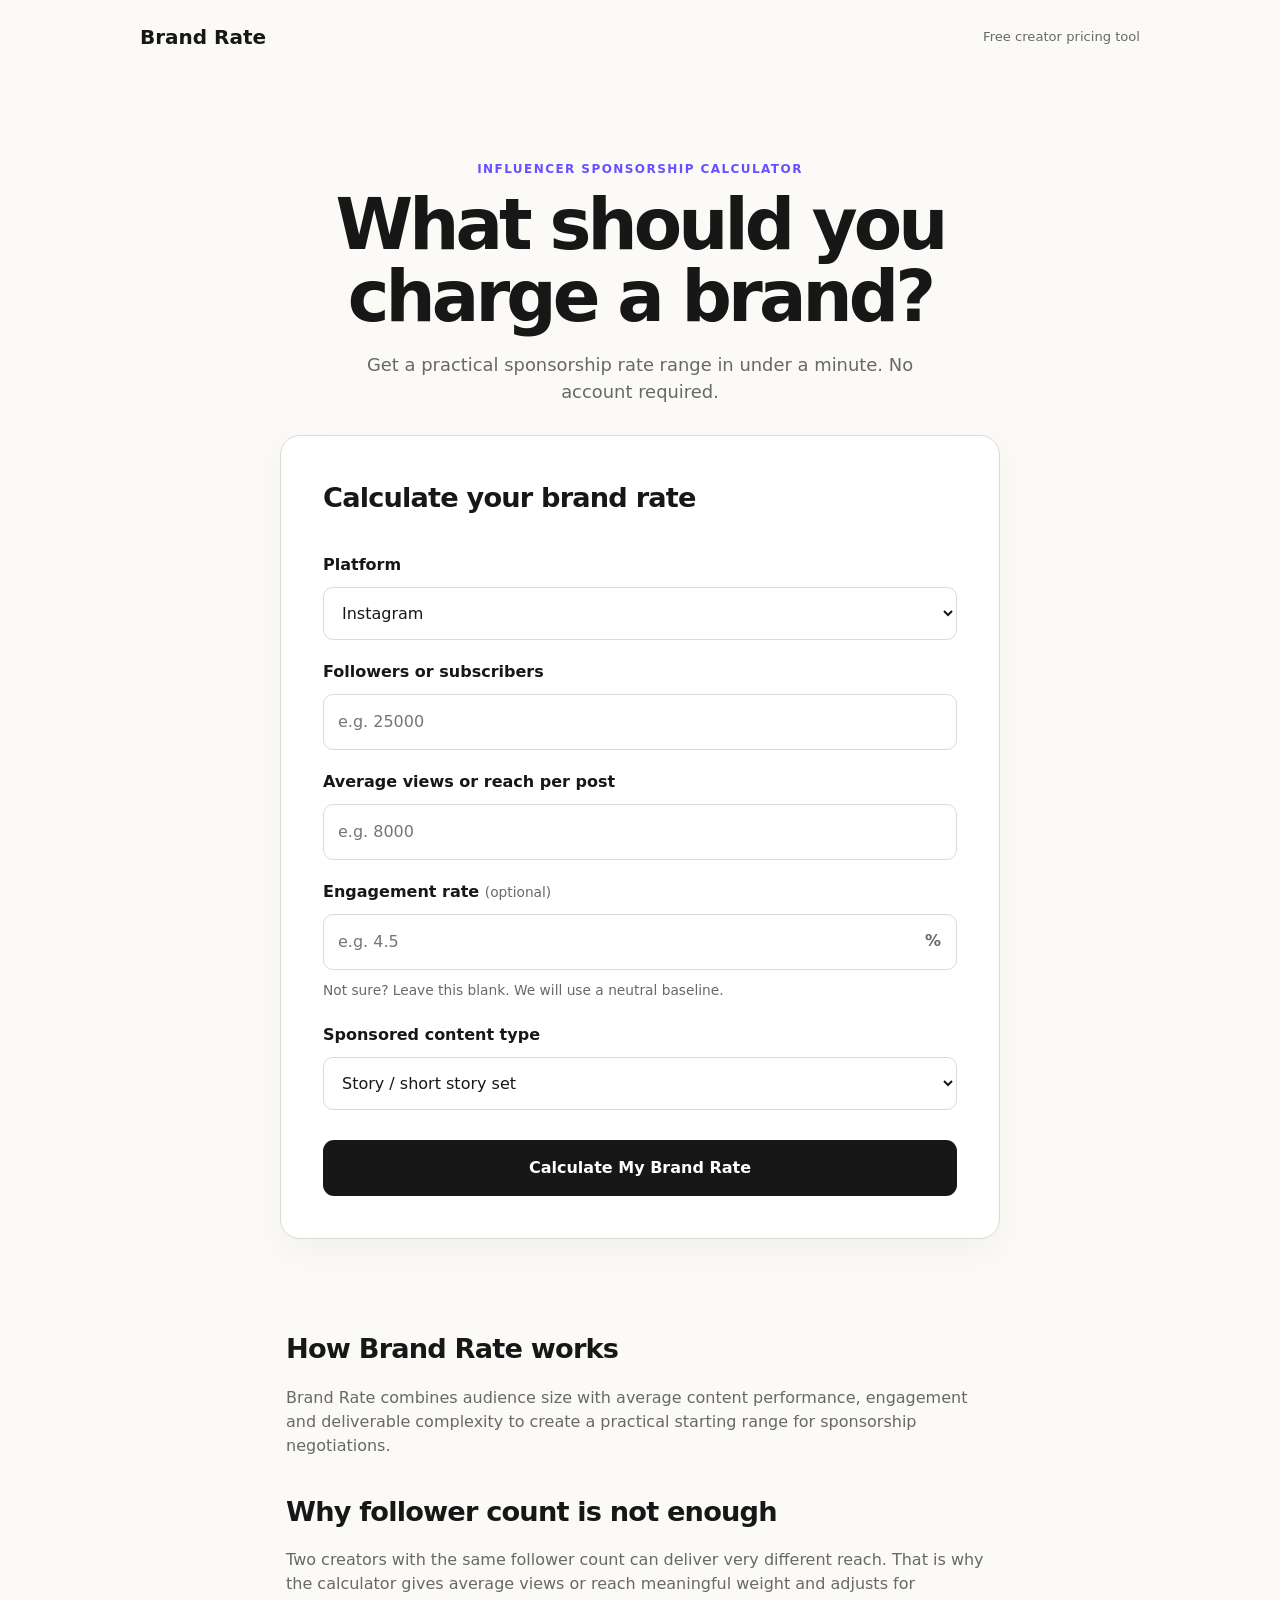
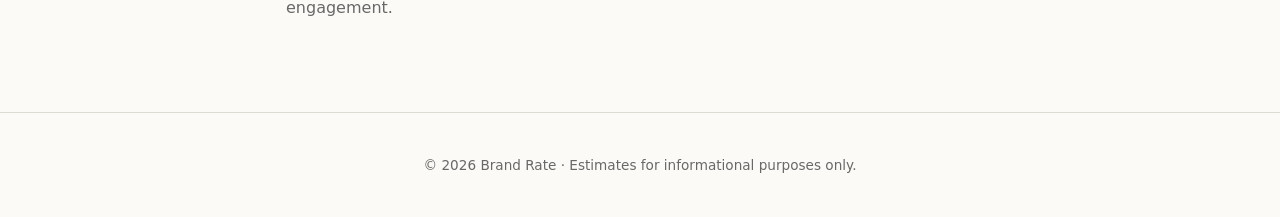
==== index.html @ df52c171 "Initial Brand Rate MVP" ====
<!doctype html>
<html lang="en">
<head>
  <meta charset="utf-8">
  <meta name="viewport" content="width=device-width,initial-scale=1">
  <title>Brand Rate — Influencer Sponsorship Rate Calculator</title>
  <meta name="description" content="Estimate your influencer sponsorship rate based on platform, audience, average views, engagement and content type.">
  <meta name="robots" content="index,follow">
  <link rel="canonical" href="/">
  <link rel="stylesheet" href="style.css">
</head>
<body>
  <header class="site-header">
    <a class="logo" href="/" aria-label="Brand Rate home">Brand Rate</a>
    <span class="tag">Free creator pricing tool</span>
  </header>

  <main>
    <section class="hero">
      <p class="eyebrow">INFLUENCER SPONSORSHIP CALCULATOR</p>
      <h1>What should you charge a brand?</h1>
      <p class="intro">Get a practical sponsorship rate range in under a minute. No account required.</p>
    </section>

    <section class="tool-card" aria-labelledby="calculator-title">
      <h2 id="calculator-title">Calculate your brand rate</h2>
      <form id="rate-form">
        <label for="platform">Platform</label>
        <select id="platform" required>
          <option value="instagram">Instagram</option>
          <option value="tiktok">TikTok</option>
          <option value="youtube">YouTube</option>
        </select>

        <label for="followers">Followers or subscribers</label>
        <input id="followers" type="number" min="1" step="1" inputmode="numeric" placeholder="e.g. 25000" required>

        <label for="views">Average views or reach per post</label>
        <input id="views" type="number" min="1" step="1" inputmode="numeric" placeholder="e.g. 8000" required>

        <label for="engagement">Engagement rate <span>(optional)</span></label>
        <div class="input-suffix">
          <input id="engagement" type="number" min="0" max="100" step="0.1" inputmode="decimal" placeholder="e.g. 4.5">
          <b>%</b>
        </div>
        <p class="hint">Not sure? Leave this blank. We will use a neutral baseline.</p>

        <label for="content">Sponsored content type</label>
        <select id="content" required>
          <option value="story">Story / short story set</option>
          <option value="post">Static feed post</option>
          <option value="short">Reel / TikTok / Short</option>
          <option value="integration">YouTube integration</option>
          <option value="dedicated">Dedicated YouTube video</option>
        </select>

        <button type="submit">Calculate My Brand Rate</button>
      </form>
    </section>

    <section id="results" class="results hidden" aria-live="polite">
      <p class="eyebrow">YOUR ESTIMATED SPONSORSHIP RATE</p>
      <div class="rate-grid">
        <div><span>Minimum</span><strong id="minimum">—</strong></div>
        <div class="featured"><span>Target</span><strong id="target">—</strong></div>
        <div><span>Premium</span><strong id="premium">—</strong></div>
      </div>

      <p id="result-note" class="result-note"></p>

      <h3>Common brand add-ons</h3>
      <div class="addons">
        <div><span>30-day paid usage rights</span><strong id="usage">—</strong></div>
        <div><span>30-day category exclusivity</span><strong id="exclusive">—</strong></div>
      </div>

      <p class="disclaimer">These are directional negotiation estimates, not guaranteed market rates. Actual fees vary by niche, audience quality, geography, production scope, brand budget, licensing terms and campaign requirements.</p>

      <div class="upgrade">
        <p class="eyebrow">CREATOR RATE CARD</p>
        <h2>Turn your estimate into a professional rate card</h2>
        <p>Get a personalised PDF with recommended deliverable rates, package pricing, usage-rights add-ons and negotiation notes.</p>
        <div class="price">₹499</div>
        <button id="upgrade-button" type="button">Get My Personalised Rate Card</button>
        <p class="small">Paid checkout will be connected in the payment phase. No payment is collected on this preview build.</p>
      </div>
    </section>

    <section class="content">
      <h2>How Brand Rate works</h2>
      <p>Brand Rate combines audience size with average content performance, engagement and deliverable complexity to create a practical starting range for sponsorship negotiations.</p>
      <h2>Why follower count is not enough</h2>
      <p>Two creators with the same follower count can deliver very different reach. That is why the calculator gives average views or reach meaningful weight and adjusts for engagement.</p>
    </section>
  </main>

  <footer>
    <p>© <span id="year"></span> Brand Rate · Estimates for informational purposes only.</p>
  </footer>
  <script src="script.js"></script>
</body>
</html>
---- style.css ----
:root{--ink:#171717;--muted:#686868;--paper:#fbfaf7;--card:#fff;--line:#dedbd3;--accent:#6b4eff;--soft:#f0edff;--green:#164c3b}*{box-sizing:border-box}html{scroll-behavior:smooth}body{margin:0;background:var(--paper);color:var(--ink);font-family:Inter,ui-sans-serif,system-ui,-apple-system,BlinkMacSystemFont,"Segoe UI",sans-serif;line-height:1.5}.site-header{max-width:1040px;margin:auto;padding:22px 20px;display:flex;justify-content:space-between;align-items:center}.logo{font-weight:850;font-size:1.25rem;color:var(--ink);text-decoration:none}.tag{font-size:.82rem;color:var(--muted)}main{max-width:760px;margin:auto;padding:20px}.hero{text-align:center;padding:54px 0 30px}.eyebrow{font-size:.75rem;letter-spacing:.12em;font-weight:800;color:var(--accent)}h1{font-size:clamp(2.25rem,7vw,4.4rem);line-height:1.02;letter-spacing:-.055em;margin:12px 0 18px}.intro{font-size:1.12rem;color:var(--muted);max-width:560px;margin:auto}.tool-card,.results{background:var(--card);border:1px solid var(--line);border-radius:20px;padding:clamp(22px,5vw,42px);box-shadow:0 12px 35px rgba(0,0,0,.04)}h2{font-size:1.7rem;letter-spacing:-.03em;margin:0 0 24px}form{display:grid;gap:10px}label{font-weight:700;margin-top:10px}label span,.hint,.small{font-weight:400;color:var(--muted);font-size:.86rem}input,select{width:100%;padding:15px 14px;border:1px solid var(--line);border-radius:10px;background:#fff;font:inherit;color:var(--ink)}input:focus,select:focus{outline:3px solid var(--soft);border-color:var(--accent)}.input-suffix{position:relative}.input-suffix b{position:absolute;right:16px;top:15px;color:var(--muted)}.hint{margin:0 0 2px}button{border:0;border-radius:11px;padding:16px 18px;margin-top:20px;background:var(--ink);color:#fff;font:inherit;font-weight:800;cursor:pointer}button:hover{opacity:.9}.results{margin-top:24px}.hidden{display:none}.rate-grid{display:grid;grid-template-columns:repeat(3,1fr);gap:10px;margin:18px 0}.rate-grid div,.addons div{border:1px solid var(--line);border-radius:12px;padding:16px}.rate-grid span,.addons span{display:block;color:var(--muted);font-size:.82rem}.rate-grid strong{display:block;font-size:1.3rem;margin-top:5px}.rate-grid .featured{background:var(--soft);border-color:#c8beff}.result-note{color:var(--green);font-weight:650}.results h3{margin-top:30px}.addons{display:grid;gap:10px}.addons div{display:flex;justify-content:space-between;gap:18px}.disclaimer{font-size:.78rem;color:var(--muted);margin:24px 0}.upgrade{margin-top:34px;padding:28px;border-radius:16px;background:var(--ink);color:#fff}.upgrade h2{margin-bottom:10px}.upgrade .eyebrow{color:#bfb3ff}.upgrade .price{font-size:2rem;font-weight:850;margin-top:18px}.upgrade button{background:#fff;color:var(--ink);width:100%}.upgrade .small{color:#bdbdbd;text-align:center}.content{padding:56px 6px}.content h2{margin-top:34px;margin-bottom:10px}.content p{color:var(--muted)}footer{text-align:center;padding:28px 20px;color:var(--muted);font-size:.85rem;border-top:1px solid var(--line)}@media(max-width:560px){.hero{padding-top:32px}.tag{display:none}.rate-grid{grid-template-columns:1fr}.rate-grid div{display:flex;justify-content:space-between;align-items:center}.rate-grid strong{margin:0}.tool-card,.results{border-radius:15px}.addons div{display:block}.addons strong{display:block;margin-top:6px}}
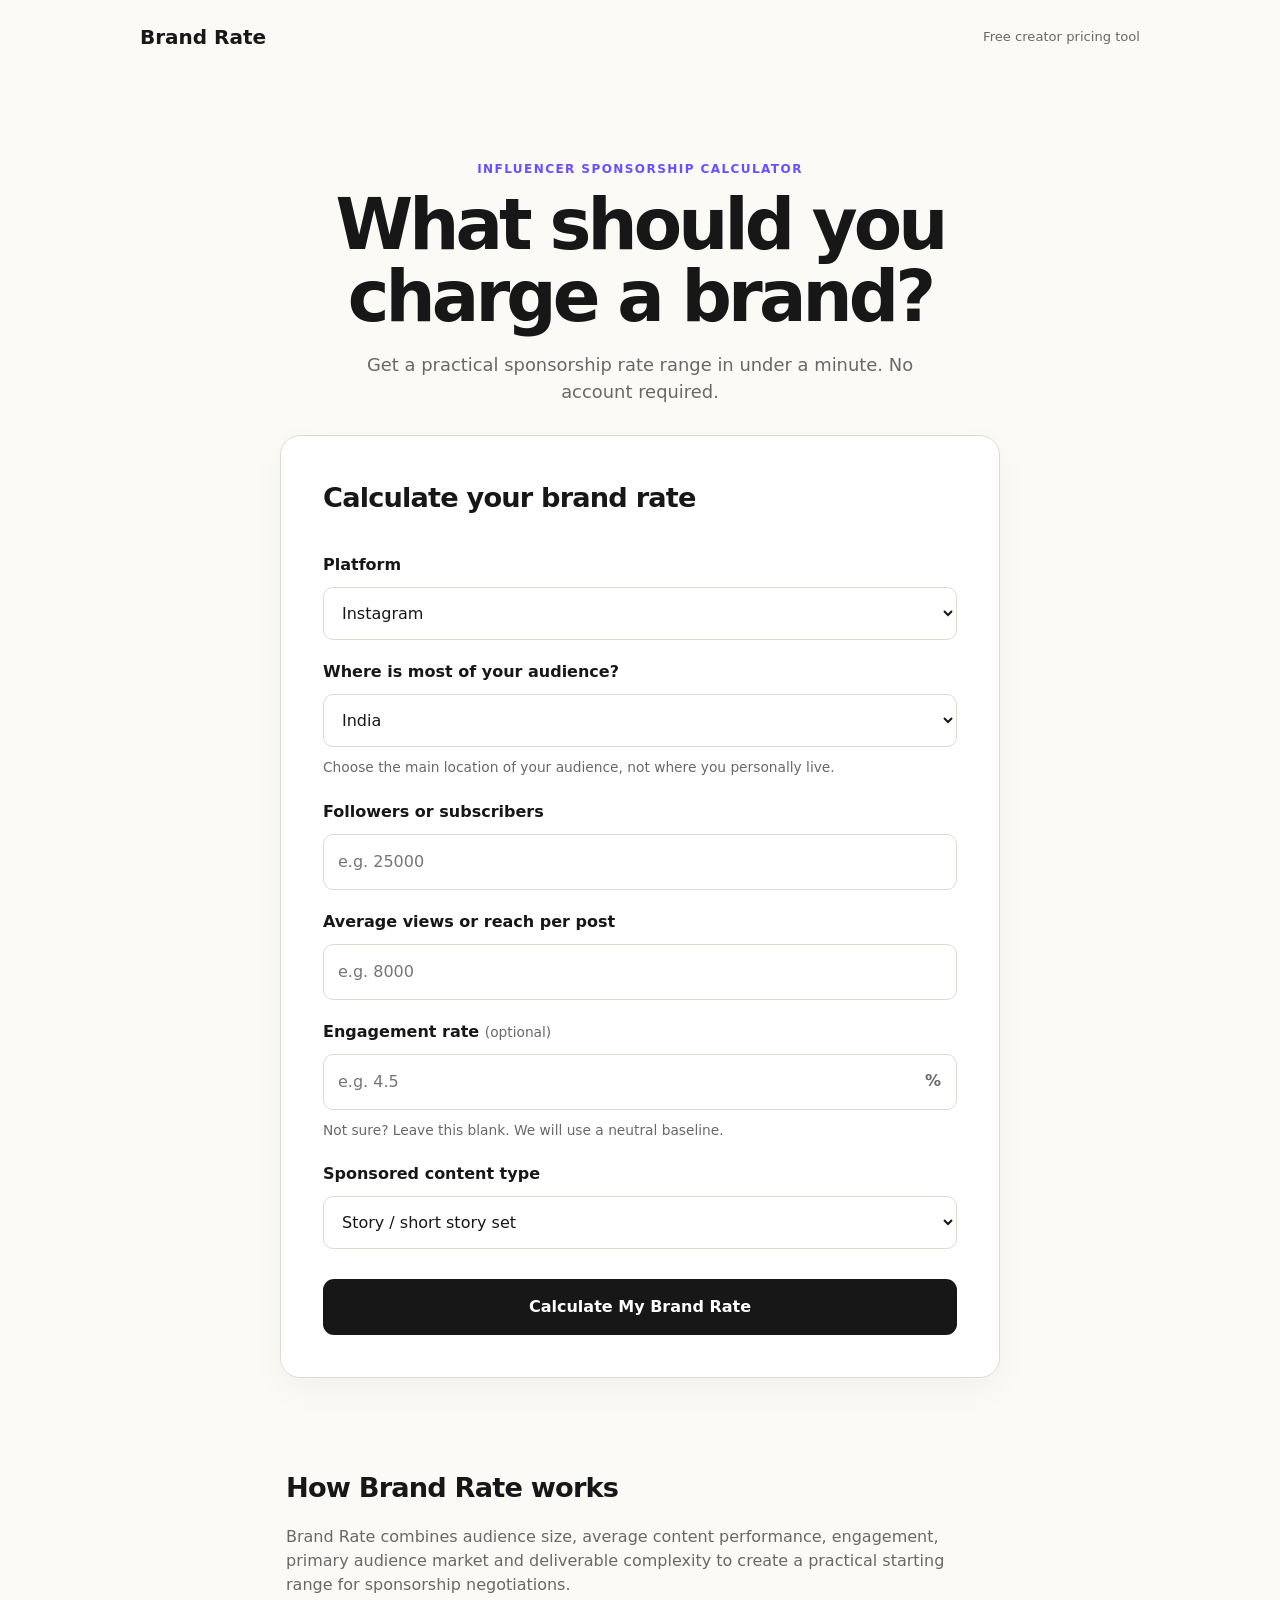
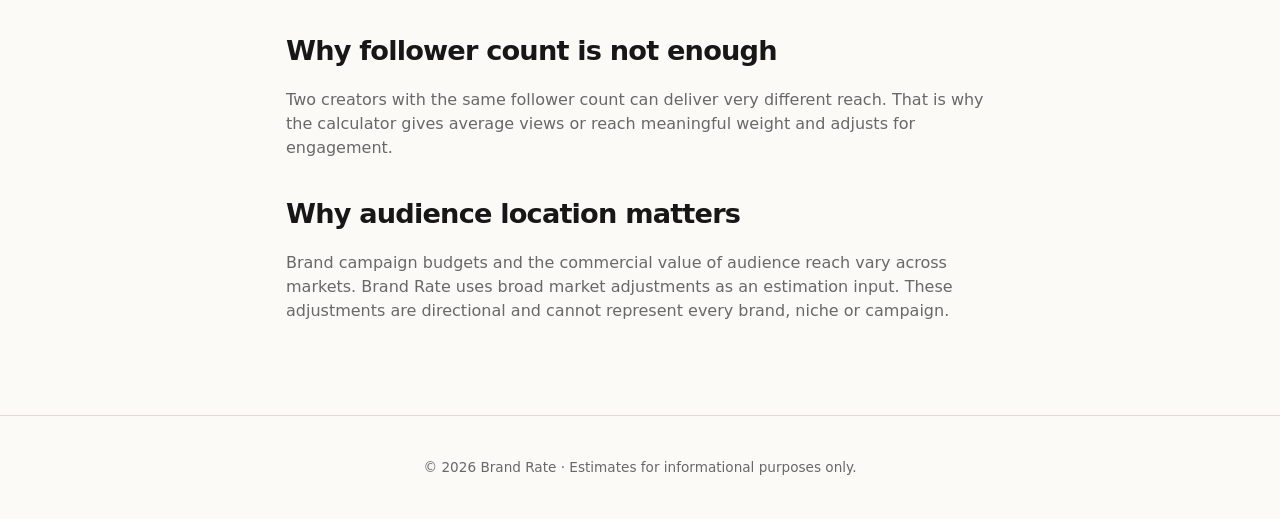
==== commit b0081895: "Update Brand Rate calculator to V2" ====
--- a/index.html
+++ b/index.html
@@ -31,6 +31,19 @@
           <option value="tiktok">TikTok</option>
           <option value="youtube">YouTube</option>
         </select>
+
+        <label for="market">Where is most of your audience?</label>
+        <select id="market" required>
+          <option value="india">India</option>
+          <option value="us">United States</option>
+          <option value="uk">United Kingdom</option>
+          <option value="canada">Canada</option>
+          <option value="australia">Australia</option>
+          <option value="europe">Europe</option>
+          <option value="global">Mixed / global audience</option>
+          <option value="other">Other markets</option>
+        </select>
+        <p class="hint">Choose the main location of your audience, not where you personally live.</p>
 
         <label for="followers">Followers or subscribers</label>
         <input id="followers" type="number" min="1" step="1" inputmode="numeric" placeholder="e.g. 25000" required>
@@ -69,9 +82,16 @@
       <p id="result-note" class="result-note"></p>
 
       <h3>Common brand add-ons</h3>
-      <div class="addons">
-        <div><span>30-day paid usage rights</span><strong id="usage">—</strong></div>
-        <div><span>30-day category exclusivity</span><strong id="exclusive">—</strong></div>
+      <p class="section-note">Add-ons are shown separately so you can see what to charge on top of your target rate.</p>
+      <div class="addon-card">
+        <div class="addon-row"><span>Base target rate</span><strong id="usage-base">—</strong></div>
+        <div class="addon-row"><span>+ 30-day paid usage rights</span><strong id="usage-addon">—</strong></div>
+        <div class="addon-total"><span>Adjusted total</span><strong id="usage-total">—</strong></div>
+      </div>
+      <div class="addon-card">
+        <div class="addon-row"><span>Base target rate</span><strong id="exclusive-base">—</strong></div>
+        <div class="addon-row"><span>+ 30-day category exclusivity</span><strong id="exclusive-addon">—</strong></div>
+        <div class="addon-total"><span>Adjusted total</span><strong id="exclusive-total">—</strong></div>
       </div>
 
       <p class="disclaimer">These are directional negotiation estimates, not guaranteed market rates. Actual fees vary by niche, audience quality, geography, production scope, brand budget, licensing terms and campaign requirements.</p>
@@ -88,9 +108,11 @@
 
     <section class="content">
       <h2>How Brand Rate works</h2>
-      <p>Brand Rate combines audience size with average content performance, engagement and deliverable complexity to create a practical starting range for sponsorship negotiations.</p>
+      <p>Brand Rate combines audience size, average content performance, engagement, primary audience market and deliverable complexity to create a practical starting range for sponsorship negotiations.</p>
       <h2>Why follower count is not enough</h2>
       <p>Two creators with the same follower count can deliver very different reach. That is why the calculator gives average views or reach meaningful weight and adjusts for engagement.</p>
+      <h2>Why audience location matters</h2>
+      <p>Brand campaign budgets and the commercial value of audience reach vary across markets. Brand Rate uses broad market adjustments as an estimation input. These adjustments are directional and cannot represent every brand, niche or campaign.</p>
     </section>
   </main>
 
--- a/style.css
+++ b/style.css
@@ -1 +1,8 @@
-:root{--ink:#171717;--muted:#686868;--paper:#fbfaf7;--card:#fff;--line:#dedbd3;--accent:#6b4eff;--soft:#f0edff;--green:#164c3b}*{box-sizing:border-box}html{scroll-behavior:smooth}body{margin:0;background:var(--paper);color:var(--ink);font-family:Inter,ui-sans-serif,system-ui,-apple-system,BlinkMacSystemFont,"Segoe UI",sans-serif;line-height:1.5}.site-header{max-width:1040px;margin:auto;padding:22px 20px;display:flex;justify-content:space-between;align-items:center}.logo{font-weight:850;font-size:1.25rem;color:var(--ink);text-decoration:none}.tag{font-size:.82rem;color:var(--muted)}main{max-width:760px;margin:auto;padding:20px}.hero{text-align:center;padding:54px 0 30px}.eyebrow{font-size:.75rem;letter-spacing:.12em;font-weight:800;color:var(--accent)}h1{font-size:clamp(2.25rem,7vw,4.4rem);line-height:1.02;letter-spacing:-.055em;margin:12px 0 18px}.intro{font-size:1.12rem;color:var(--muted);max-width:560px;margin:auto}.tool-card,.results{background:var(--card);border:1px solid var(--line);border-radius:20px;padding:clamp(22px,5vw,42px);box-shadow:0 12px 35px rgba(0,0,0,.04)}h2{font-size:1.7rem;letter-spacing:-.03em;margin:0 0 24px}form{display:grid;gap:10px}label{font-weight:700;margin-top:10px}label span,.hint,.small{font-weight:400;color:var(--muted);font-size:.86rem}input,select{width:100%;padding:15px 14px;border:1px solid var(--line);border-radius:10px;background:#fff;font:inherit;color:var(--ink)}input:focus,select:focus{outline:3px solid var(--soft);border-color:var(--accent)}.input-suffix{position:relative}.input-suffix b{position:absolute;right:16px;top:15px;color:var(--muted)}.hint{margin:0 0 2px}button{border:0;border-radius:11px;padding:16px 18px;margin-top:20px;background:var(--ink);color:#fff;font:inherit;font-weight:800;cursor:pointer}button:hover{opacity:.9}.results{margin-top:24px}.hidden{display:none}.rate-grid{display:grid;grid-template-columns:repeat(3,1fr);gap:10px;margin:18px 0}.rate-grid div,.addons div{border:1px solid var(--line);border-radius:12px;padding:16px}.rate-grid span,.addons span{display:block;color:var(--muted);font-size:.82rem}.rate-grid strong{display:block;font-size:1.3rem;margin-top:5px}.rate-grid .featured{background:var(--soft);border-color:#c8beff}.result-note{color:var(--green);font-weight:650}.results h3{margin-top:30px}.addons{display:grid;gap:10px}.addons div{display:flex;justify-content:space-between;gap:18px}.disclaimer{font-size:.78rem;color:var(--muted);margin:24px 0}.upgrade{margin-top:34px;padding:28px;border-radius:16px;background:var(--ink);color:#fff}.upgrade h2{margin-bottom:10px}.upgrade .eyebrow{color:#bfb3ff}.upgrade .price{font-size:2rem;font-weight:850;margin-top:18px}.upgrade button{background:#fff;color:var(--ink);width:100%}.upgrade .small{color:#bdbdbd;text-align:center}.content{padding:56px 6px}.content h2{margin-top:34px;margin-bottom:10px}.content p{color:var(--muted)}footer{text-align:center;padding:28px 20px;color:var(--muted);font-size:.85rem;border-top:1px solid var(--line)}@media(max-width:560px){.hero{padding-top:32px}.tag{display:none}.rate-grid{grid-template-columns:1fr}.rate-grid div{display:flex;justify-content:space-between;align-items:center}.rate-grid strong{margin:0}.tool-card,.results{border-radius:15px}.addons div{display:block}.addons strong{display:block;margin-top:6px}}+:root{--ink:#171717;--muted:#686868;--paper:#fbfaf7;--card:#fff;--line:#dedbd3;--accent:#6b4eff;--soft:#f0edff;--green:#164c3b}*{box-sizing:border-box}html{scroll-behavior:smooth}body{margin:0;background:var(--paper);color:var(--ink);font-family:Inter,ui-sans-serif,system-ui,-apple-system,BlinkMacSystemFont,"Segoe UI",sans-serif;line-height:1.5}.site-header{max-width:1040px;margin:auto;padding:22px 20px;display:flex;justify-content:space-between;align-items:center}.logo{font-weight:850;font-size:1.25rem;color:var(--ink);text-decoration:none}.tag{font-size:.82rem;color:var(--muted)}main{max-width:760px;margin:auto;padding:20px}.hero{text-align:center;padding:54px 0 30px}.eyebrow{font-size:.75rem;letter-spacing:.12em;font-weight:800;color:var(--accent)}h1{font-size:clamp(2.25rem,7vw,4.4rem);line-height:1.02;letter-spacing:-.055em;margin:12px 0 18px}.intro{font-size:1.12rem;color:var(--muted);max-width:560px;margin:auto}.tool-card,.results{background:var(--card);border:1px solid var(--line);border-radius:20px;padding:clamp(22px,5vw,42px);box-shadow:0 12px 35px rgba(0,0,0,.04)}h2{font-size:1.7rem;letter-spacing:-.03em;margin:0 0 24px}form{display:grid;gap:10px}label{font-weight:700;margin-top:10px}label span,.hint,.small{font-weight:400;color:var(--muted);font-size:.86rem}input,select{width:100%;padding:15px 14px;border:1px solid var(--line);border-radius:10px;background:#fff;font:inherit;color:var(--ink)}input:focus,select:focus{outline:3px solid var(--soft);border-color:var(--accent)}.input-suffix{position:relative}.input-suffix b{position:absolute;right:16px;top:15px;color:var(--muted)}.hint{margin:0 0 2px}button{border:0;border-radius:11px;padding:16px 18px;margin-top:20px;background:var(--ink);color:#fff;font:inherit;font-weight:800;cursor:pointer}button:hover{opacity:.9}.results{margin-top:24px}.hidden{display:none}.rate-grid{display:grid;grid-template-columns:repeat(3,1fr);gap:10px;margin:18px 0}.rate-grid div,.addons div{border:1px solid var(--line);border-radius:12px;padding:16px}.rate-grid span,.addons span{display:block;color:var(--muted);font-size:.82rem}.rate-grid strong{display:block;font-size:1.3rem;margin-top:5px}.rate-grid .featured{background:var(--soft);border-color:#c8beff}.result-note{color:var(--green);font-weight:650}.results h3{margin-top:30px}.addons{display:grid;gap:10px}.addons div{display:flex;justify-content:space-between;gap:18px}.disclaimer{font-size:.78rem;color:var(--muted);margin:24px 0}.upgrade{margin-top:34px;padding:28px;border-radius:16px;background:var(--ink);color:#fff}.upgrade h2{margin-bottom:10px}.upgrade .eyebrow{color:#bfb3ff}.upgrade .price{font-size:2rem;font-weight:850;margin-top:18px}.upgrade button{background:#fff;color:var(--ink);width:100%}.upgrade .small{color:#bdbdbd;text-align:center}.content{padding:56px 6px}.content h2{margin-top:34px;margin-bottom:10px}.content p{color:var(--muted)}footer{text-align:center;padding:28px 20px;color:var(--muted);font-size:.85rem;border-top:1px solid var(--line)}@media(max-width:560px){.hero{padding-top:32px}.tag{display:none}.rate-grid{grid-template-columns:1fr}.rate-grid div{display:flex;justify-content:space-between;align-items:center}.rate-grid strong{margin:0}.tool-card,.results{border-radius:15px}.addons div{display:block}.addons strong{display:block;margin-top:6px}}
+.section-note{color:var(--muted);font-size:.9rem;margin-top:-18px}
+.addon-card{border:1px solid var(--line);border-radius:13px;padding:5px 17px;margin:12px 0}
+.addon-row,.addon-total{display:flex;justify-content:space-between;gap:20px;padding:13px 0}
+.addon-row{border-bottom:1px solid var(--line);color:var(--muted)}
+.addon-row strong{color:var(--ink)}
+.addon-total{font-weight:800}
+@media(max-width:560px){.addon-row,.addon-total{align-items:flex-start}.addon-row span,.addon-total span{max-width:65%}}
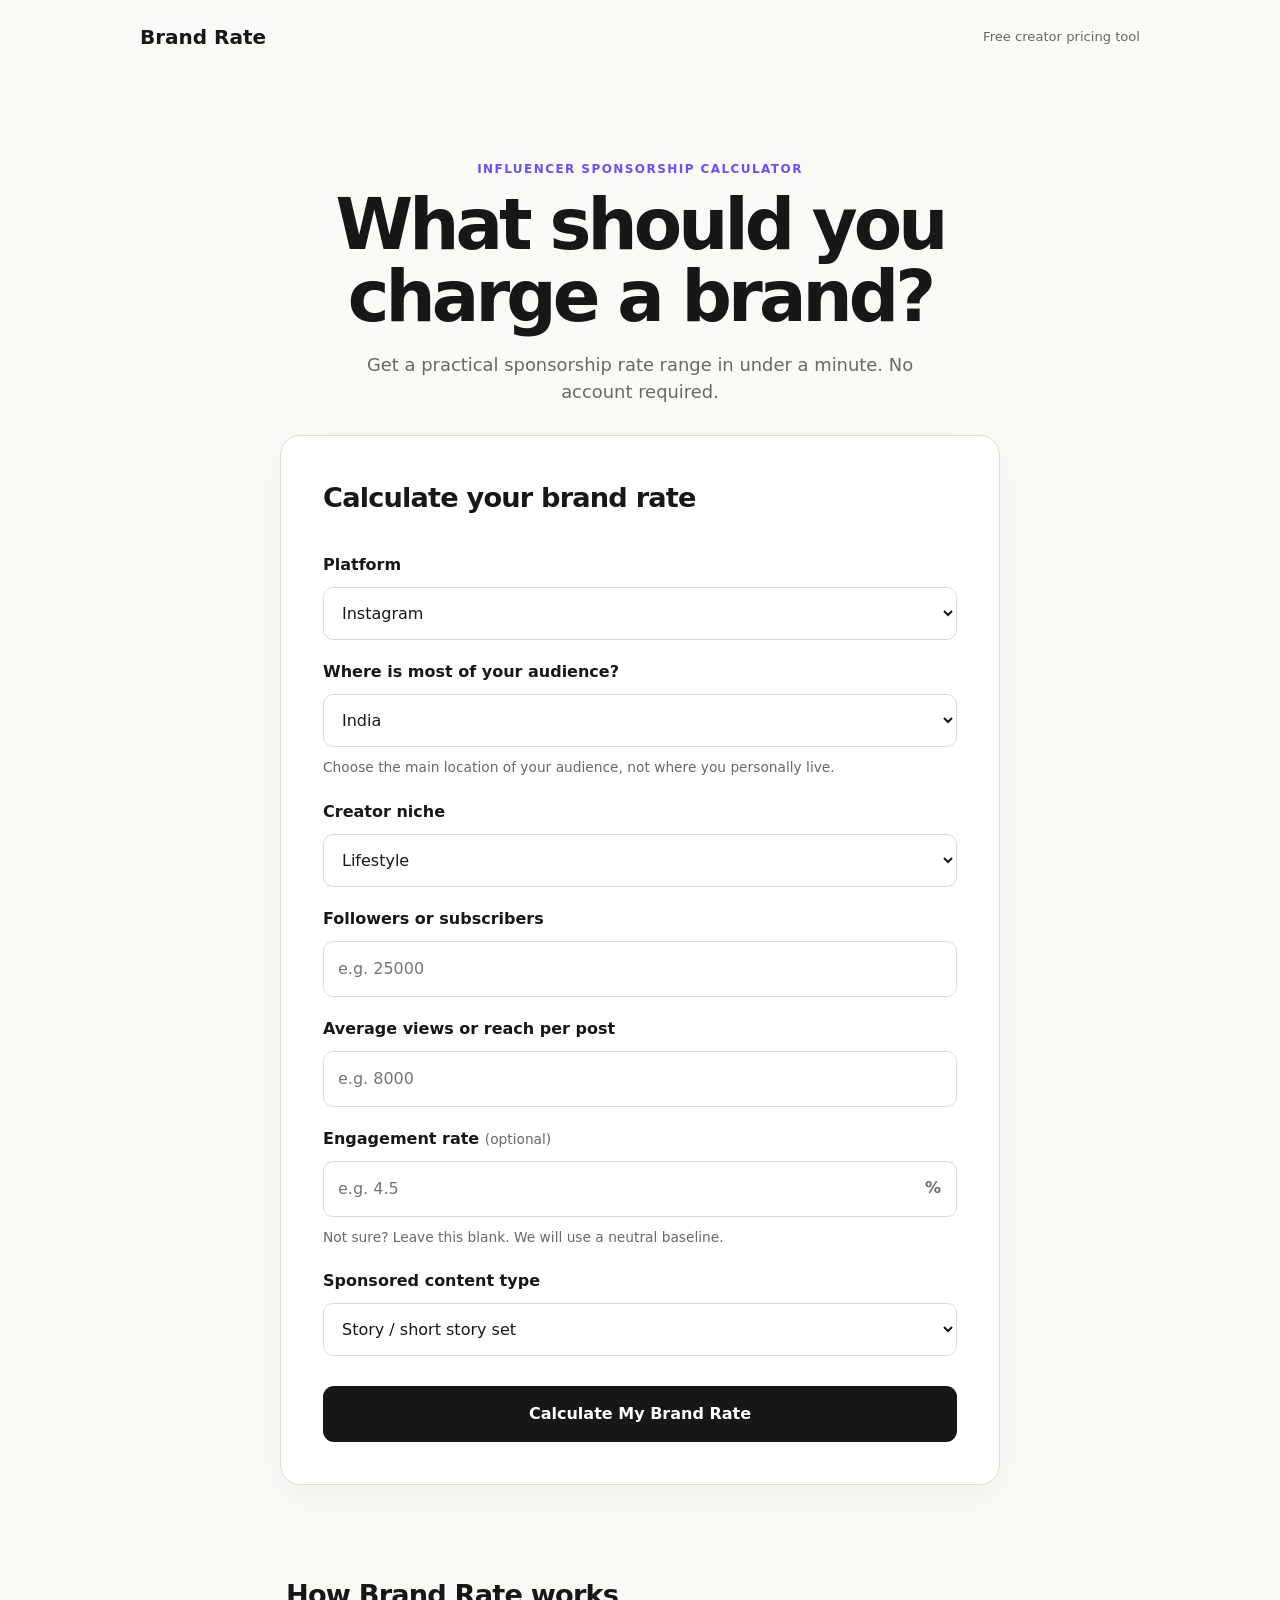
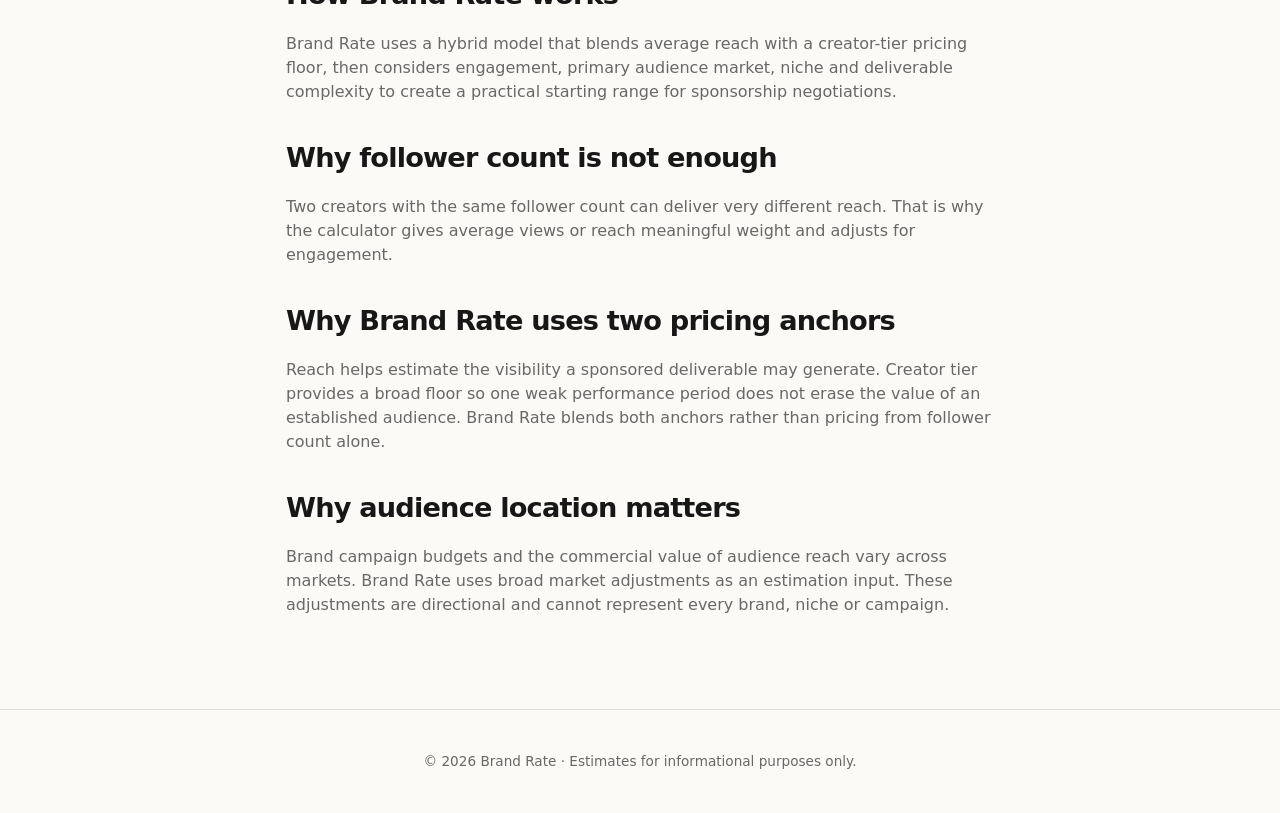
==== commit ecd4b15b: "Rebuild Brand Rate pricing engine V3" ====
--- a/index.html
+++ b/index.html
@@ -45,6 +45,22 @@
         </select>
         <p class="hint">Choose the main location of your audience, not where you personally live.</p>
 
+        <label for="niche">Creator niche</label>
+        <select id="niche" required>
+          <option value="lifestyle">Lifestyle</option>
+          <option value="beauty">Beauty</option>
+          <option value="fashion">Fashion</option>
+          <option value="fitness">Fitness</option>
+          <option value="food">Food</option>
+          <option value="travel">Travel</option>
+          <option value="gaming">Gaming</option>
+          <option value="tech">Tech</option>
+          <option value="finance">Finance &amp; Business</option>
+          <option value="education">Education</option>
+          <option value="parenting">Parenting</option>
+          <option value="other">Other</option>
+        </select>
+
         <label for="followers">Followers or subscribers</label>
         <input id="followers" type="number" min="1" step="1" inputmode="numeric" placeholder="e.g. 25000" required>
 
@@ -82,24 +98,24 @@
       <p id="result-note" class="result-note"></p>
 
       <h3>Common brand add-ons</h3>
-      <p class="section-note">Add-ons are shown separately so you can see what to charge on top of your target rate.</p>
+      <p class="section-note">These suggested ranges are shown separately so you can see what may be charged on top of your target rate.</p>
       <div class="addon-card">
         <div class="addon-row"><span>Base target rate</span><strong id="usage-base">—</strong></div>
-        <div class="addon-row"><span>+ 30-day paid usage rights</span><strong id="usage-addon">—</strong></div>
+        <div class="addon-row"><span>+ Suggested 30-day paid usage rights</span><strong id="usage-addon">—</strong></div>
         <div class="addon-total"><span>Adjusted total</span><strong id="usage-total">—</strong></div>
       </div>
       <div class="addon-card">
         <div class="addon-row"><span>Base target rate</span><strong id="exclusive-base">—</strong></div>
-        <div class="addon-row"><span>+ 30-day category exclusivity</span><strong id="exclusive-addon">—</strong></div>
+        <div class="addon-row"><span>+ Suggested 30-day category exclusivity</span><strong id="exclusive-addon">—</strong></div>
         <div class="addon-total"><span>Adjusted total</span><strong id="exclusive-total">—</strong></div>
       </div>
 
-      <p class="disclaimer">These are directional negotiation estimates, not guaranteed market rates. Actual fees vary by niche, audience quality, geography, production scope, brand budget, licensing terms and campaign requirements.</p>
+      <p class="disclaimer">Brand Rate provides directional negotiation estimates, not guaranteed market rates. The calculator uses broad benchmark bands and modifiers. Actual fees vary by niche, audience quality, geography, production scope, campaign goals, licensing terms, exclusivity, brand budget and creator demand.</p>
 
       <div class="upgrade">
-        <p class="eyebrow">CREATOR RATE CARD</p>
-        <h2>Turn your estimate into a professional rate card</h2>
-        <p>Get a personalised PDF with recommended deliverable rates, package pricing, usage-rights add-ons and negotiation notes.</p>
+        <p class="eyebrow">CREATOR PRICING KIT</p>
+        <h2>Turn your estimate into a practical creator pricing kit</h2>
+        <p>Get personalised suggested rate ranges, deliverable guidance, usage-rights and exclusivity fee tables, three package ideas, a negotiation floor, brand-response scripts and a one-page downloadable rate card.</p>
         <div class="price">₹499</div>
         <button id="upgrade-button" type="button">Get My Personalised Rate Card</button>
         <p class="small">Paid checkout will be connected in the payment phase. No payment is collected on this preview build.</p>
@@ -108,9 +124,11 @@
 
     <section class="content">
       <h2>How Brand Rate works</h2>
-      <p>Brand Rate combines audience size, average content performance, engagement, primary audience market and deliverable complexity to create a practical starting range for sponsorship negotiations.</p>
+      <p>Brand Rate uses a hybrid model that blends average reach with a creator-tier pricing floor, then considers engagement, primary audience market, niche and deliverable complexity to create a practical starting range for sponsorship negotiations.</p>
       <h2>Why follower count is not enough</h2>
       <p>Two creators with the same follower count can deliver very different reach. That is why the calculator gives average views or reach meaningful weight and adjusts for engagement.</p>
+      <h2>Why Brand Rate uses two pricing anchors</h2>
+      <p>Reach helps estimate the visibility a sponsored deliverable may generate. Creator tier provides a broad floor so one weak performance period does not erase the value of an established audience. Brand Rate blends both anchors rather than pricing from follower count alone.</p>
       <h2>Why audience location matters</h2>
       <p>Brand campaign budgets and the commercial value of audience reach vary across markets. Brand Rate uses broad market adjustments as an estimation input. These adjustments are directional and cannot represent every brand, niche or campaign.</p>
     </section>
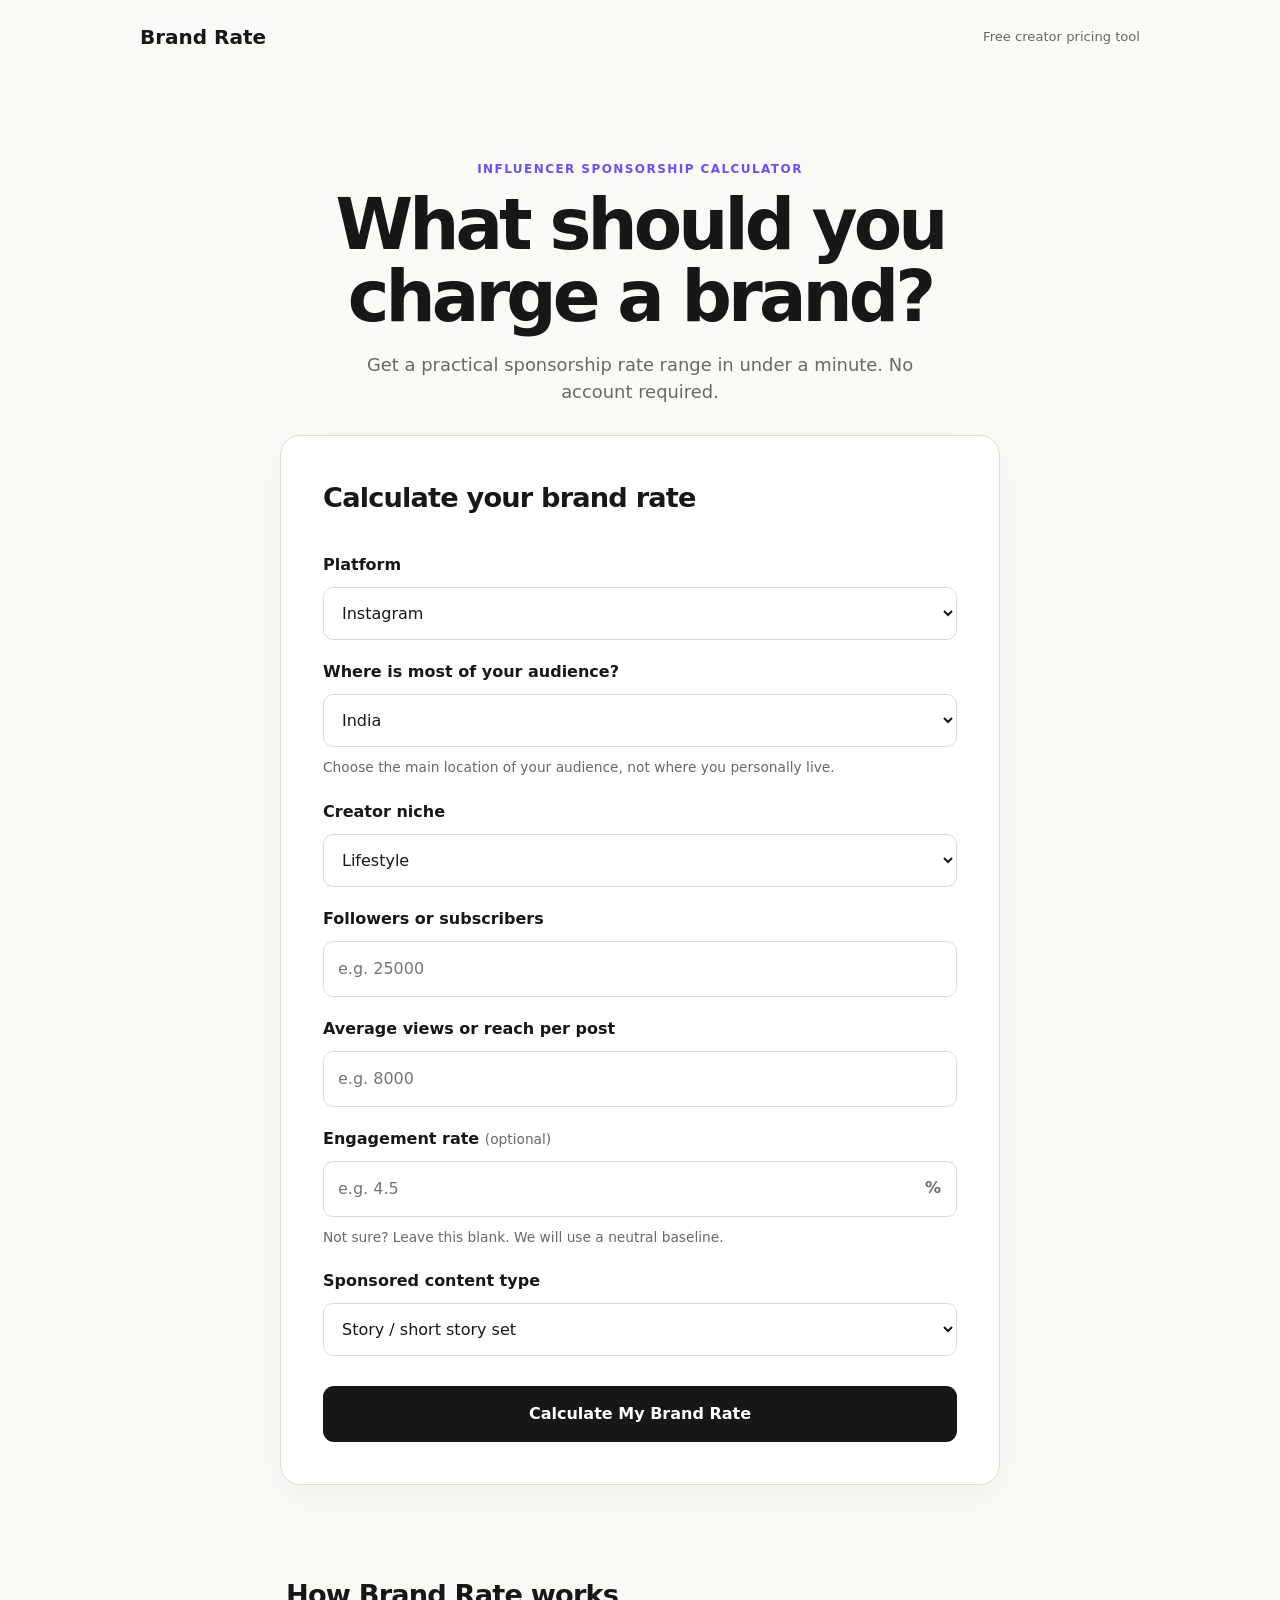
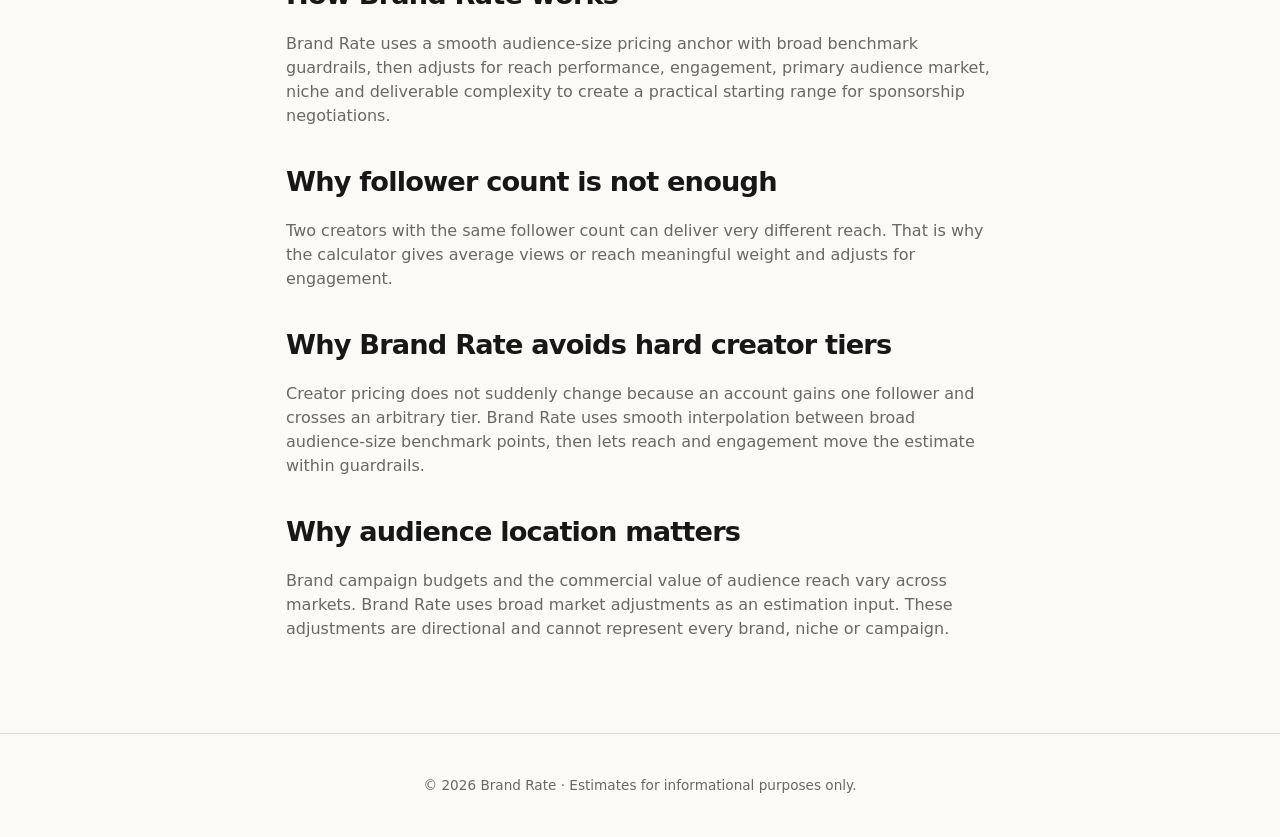
==== commit ff348be0: "Update pricing engine to V3.1 guardrails" ====
--- a/index.html
+++ b/index.html
@@ -124,11 +124,11 @@
 
     <section class="content">
       <h2>How Brand Rate works</h2>
-      <p>Brand Rate uses a hybrid model that blends average reach with a creator-tier pricing floor, then considers engagement, primary audience market, niche and deliverable complexity to create a practical starting range for sponsorship negotiations.</p>
+      <p>Brand Rate uses a smooth audience-size pricing anchor with broad benchmark guardrails, then adjusts for reach performance, engagement, primary audience market, niche and deliverable complexity to create a practical starting range for sponsorship negotiations.</p>
       <h2>Why follower count is not enough</h2>
       <p>Two creators with the same follower count can deliver very different reach. That is why the calculator gives average views or reach meaningful weight and adjusts for engagement.</p>
-      <h2>Why Brand Rate uses two pricing anchors</h2>
-      <p>Reach helps estimate the visibility a sponsored deliverable may generate. Creator tier provides a broad floor so one weak performance period does not erase the value of an established audience. Brand Rate blends both anchors rather than pricing from follower count alone.</p>
+      <h2>Why Brand Rate avoids hard creator tiers</h2>
+      <p>Creator pricing does not suddenly change because an account gains one follower and crosses an arbitrary tier. Brand Rate uses smooth interpolation between broad audience-size benchmark points, then lets reach and engagement move the estimate within guardrails.</p>
       <h2>Why audience location matters</h2>
       <p>Brand campaign budgets and the commercial value of audience reach vary across markets. Brand Rate uses broad market adjustments as an estimation input. These adjustments are directional and cannot represent every brand, niche or campaign.</p>
     </section>
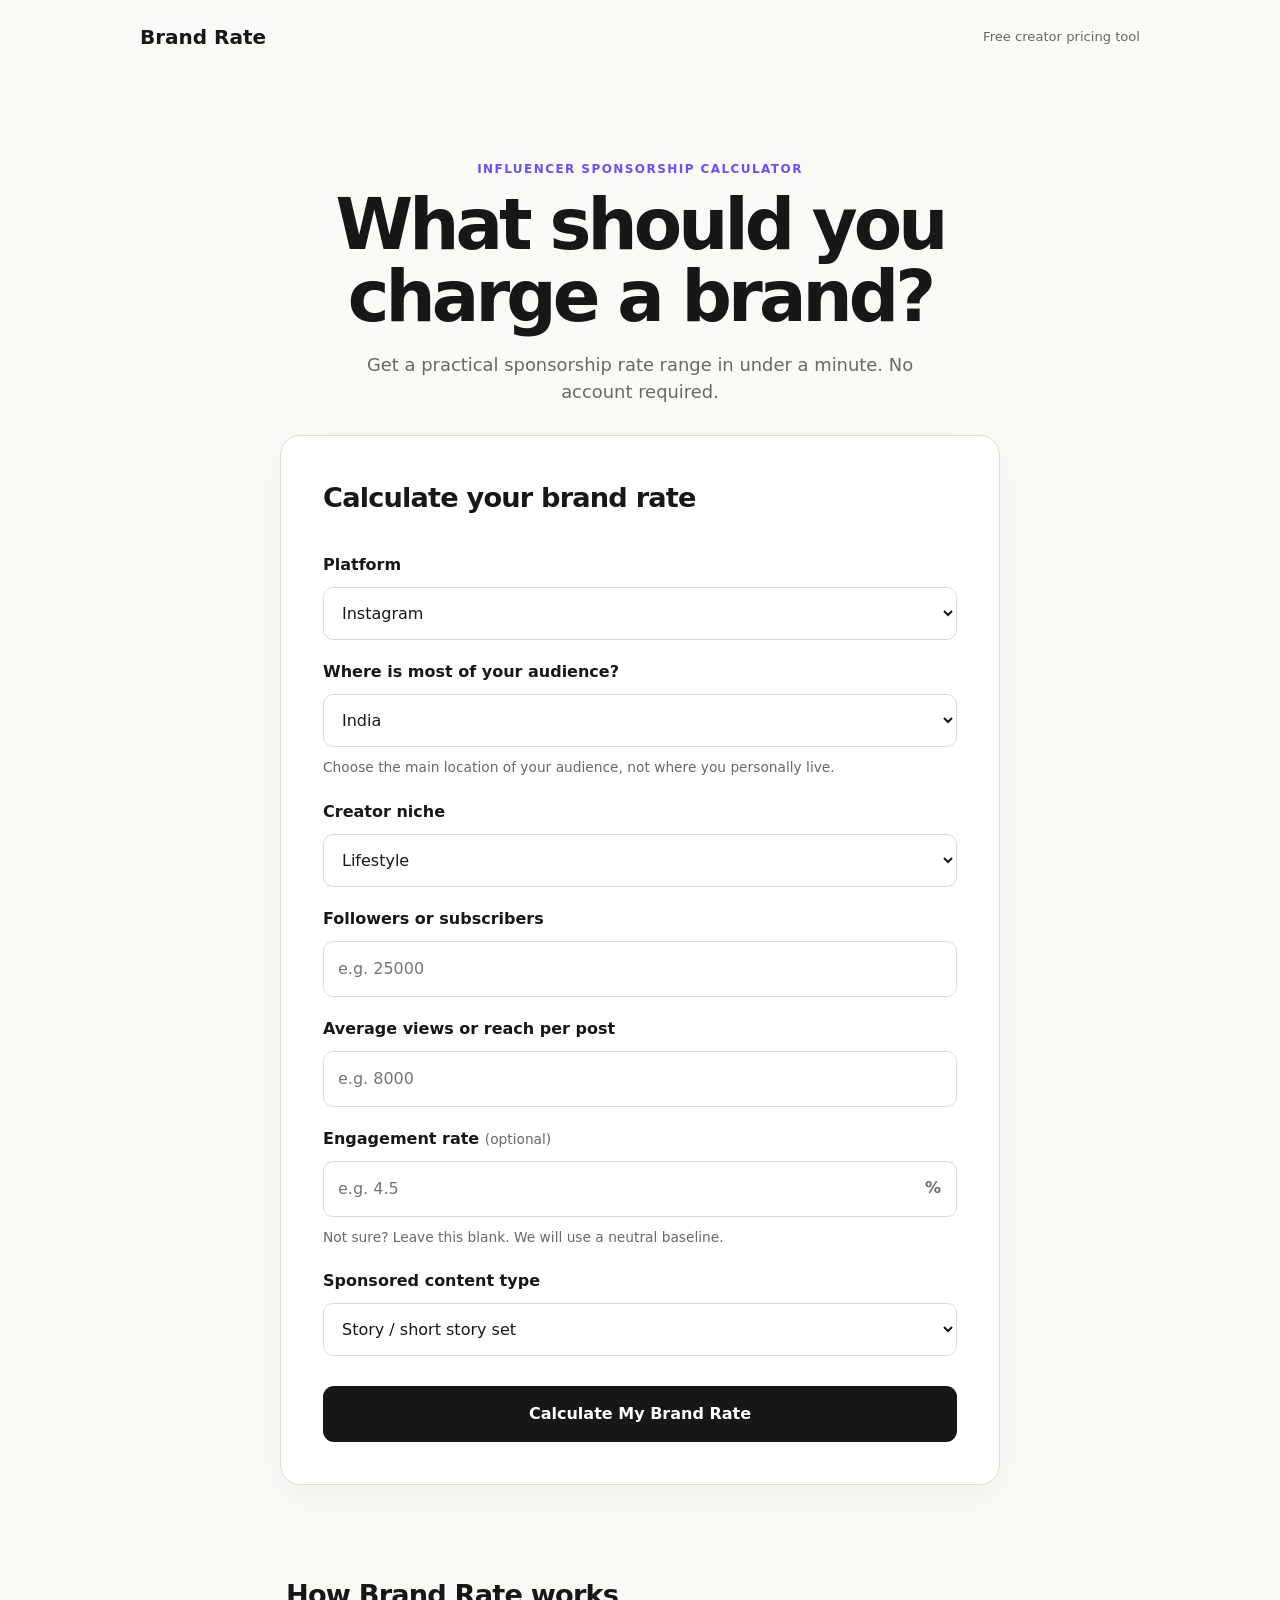
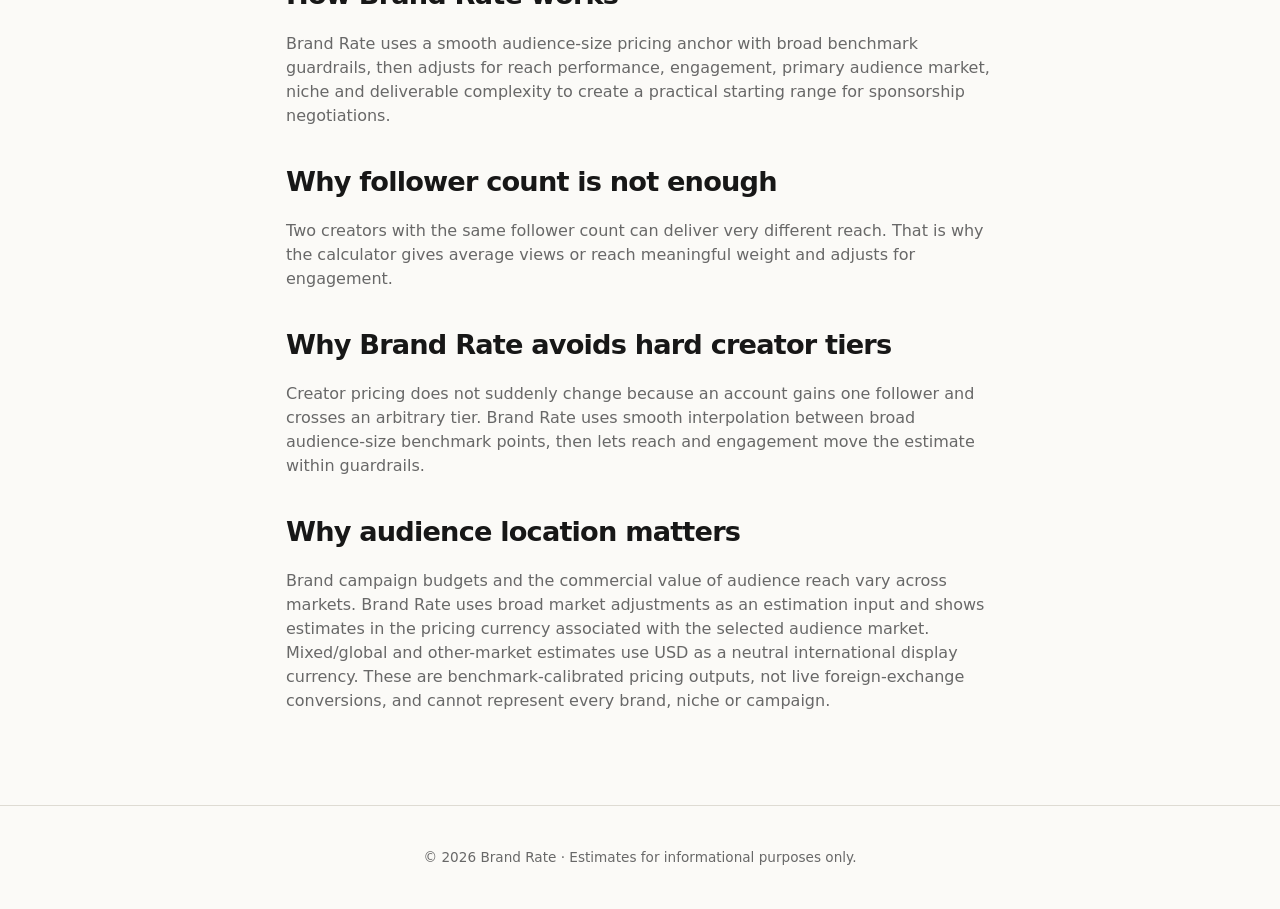
==== commit 4fd2e69a: "Add V3.2 global currency architecture" ====
--- a/index.html
+++ b/index.html
@@ -116,7 +116,7 @@
         <p class="eyebrow">CREATOR PRICING KIT</p>
         <h2>Turn your estimate into a practical creator pricing kit</h2>
         <p>Get personalised suggested rate ranges, deliverable guidance, usage-rights and exclusivity fee tables, three package ideas, a negotiation floor, brand-response scripts and a one-page downloadable rate card.</p>
-        <div class="price">₹499</div>
+        <div class="price" id="upgrade-price">₹499</div>
         <button id="upgrade-button" type="button">Get My Personalised Rate Card</button>
         <p class="small">Paid checkout will be connected in the payment phase. No payment is collected on this preview build.</p>
       </div>
@@ -130,7 +130,7 @@
       <h2>Why Brand Rate avoids hard creator tiers</h2>
       <p>Creator pricing does not suddenly change because an account gains one follower and crosses an arbitrary tier. Brand Rate uses smooth interpolation between broad audience-size benchmark points, then lets reach and engagement move the estimate within guardrails.</p>
       <h2>Why audience location matters</h2>
-      <p>Brand campaign budgets and the commercial value of audience reach vary across markets. Brand Rate uses broad market adjustments as an estimation input. These adjustments are directional and cannot represent every brand, niche or campaign.</p>
+      <p>Brand campaign budgets and the commercial value of audience reach vary across markets. Brand Rate uses broad market adjustments as an estimation input and shows estimates in the pricing currency associated with the selected audience market. Mixed/global and other-market estimates use USD as a neutral international display currency. These are benchmark-calibrated pricing outputs, not live foreign-exchange conversions, and cannot represent every brand, niche or campaign.</p>
     </section>
   </main>
 
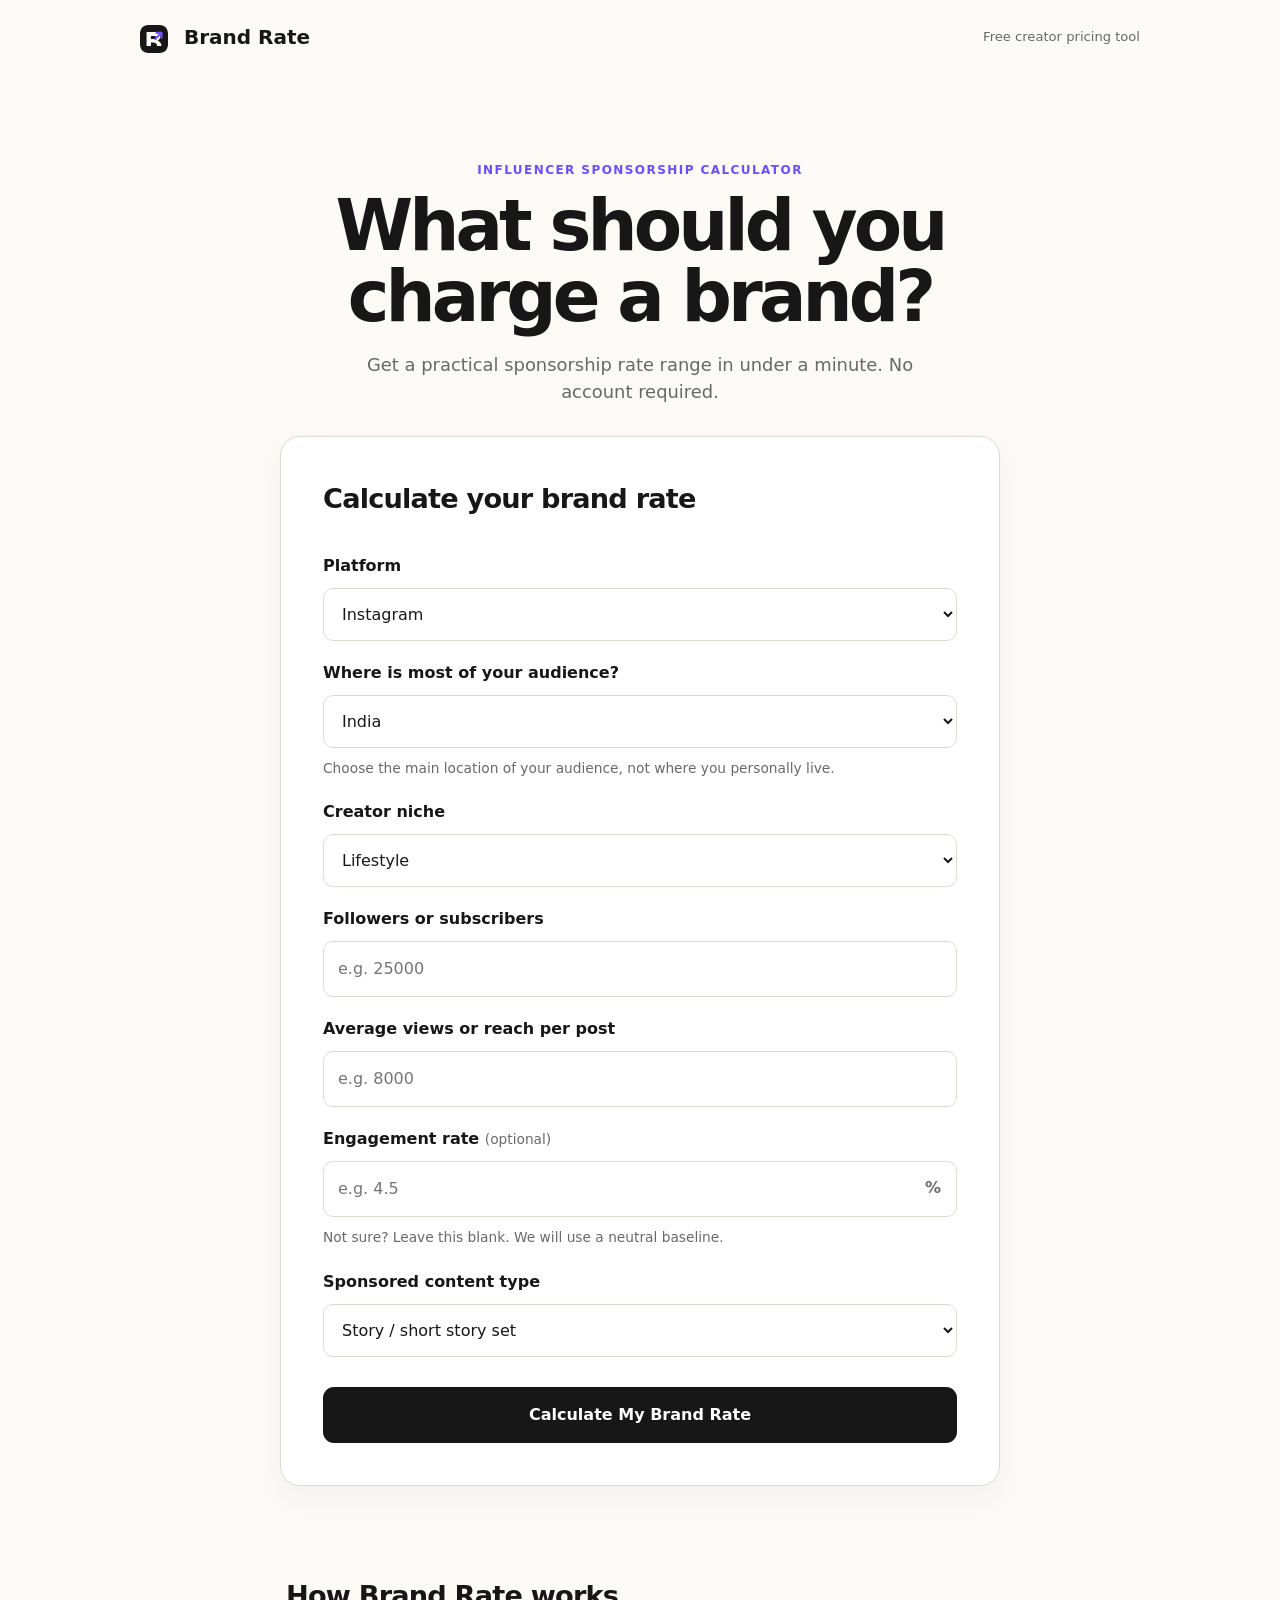
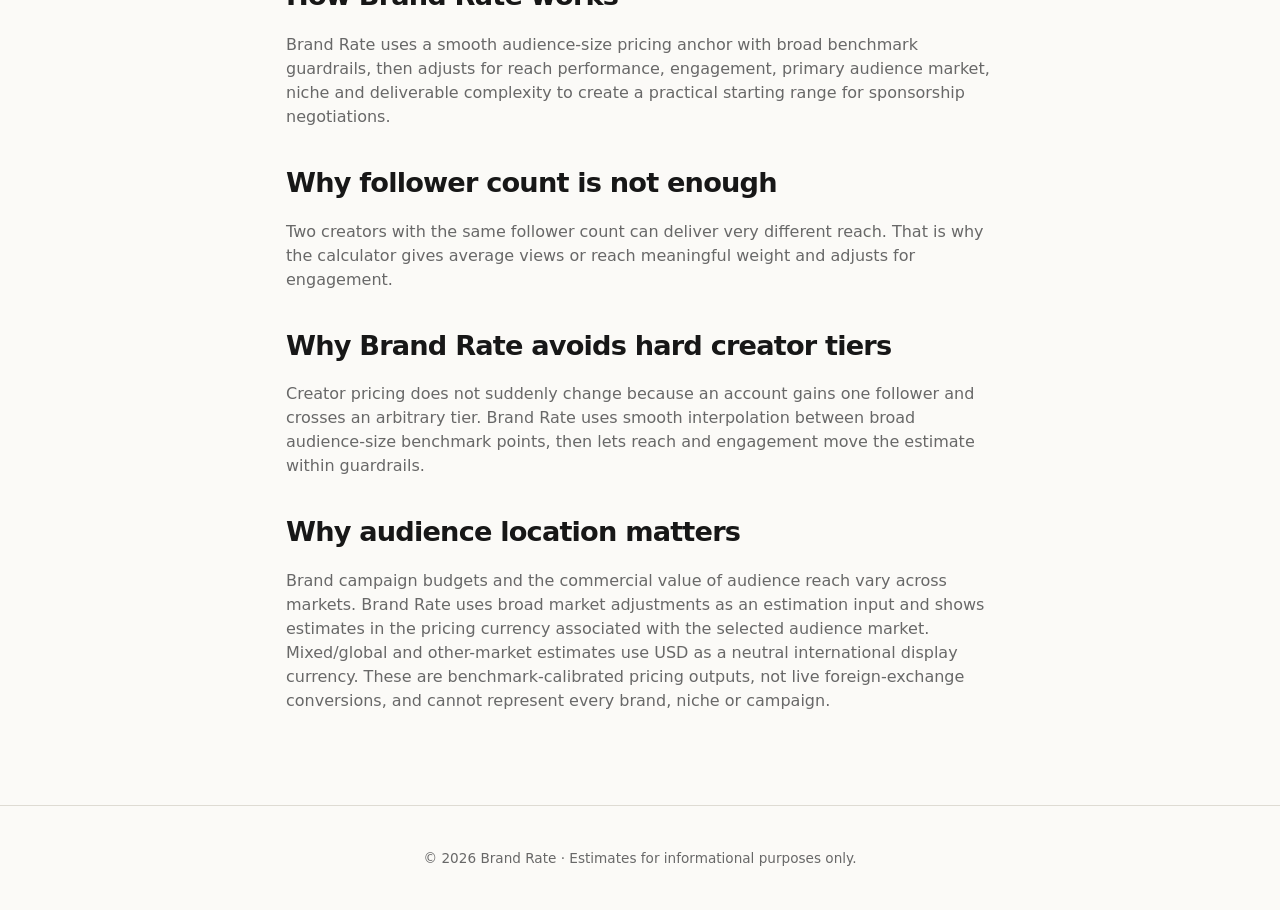
==== commit 0d10f029: "Add files via upload" ====
--- a/index.html
+++ b/index.html
@@ -3,6 +3,7 @@
 <head>
   <meta charset="utf-8">
   <meta name="viewport" content="width=device-width,initial-scale=1">
+  <link rel="icon" href="brand-rate-icon.svg" type="image/svg+xml">
   <title>Brand Rate — Influencer Sponsorship Rate Calculator</title>
   <meta name="description" content="Estimate your influencer sponsorship rate based on platform, audience, average views, engagement and content type.">
   <meta name="robots" content="index,follow">
@@ -11,7 +12,7 @@
 </head>
 <body>
   <header class="site-header">
-    <a class="logo" href="/" aria-label="Brand Rate home">Brand Rate</a>
+    <a class="logo" href="/" aria-label="Brand Rate home"><img src="brand-rate-icon.svg" alt="" class="brand-icon"> Brand Rate</a>
     <span class="tag">Free creator pricing tool</span>
   </header>
 
--- a/style.css
+++ b/style.css
@@ -6,3 +6,5 @@
 .addon-row strong{color:var(--ink)}
 .addon-total{font-weight:800}
 @media(max-width:560px){.addon-row,.addon-total{align-items:flex-start}.addon-row span,.addon-total span{max-width:65%}}
+
+.brand-icon{width:28px;height:28px;vertical-align:middle;margin-right:9px;border-radius:8px}.brand{display:flex;align-items:center}
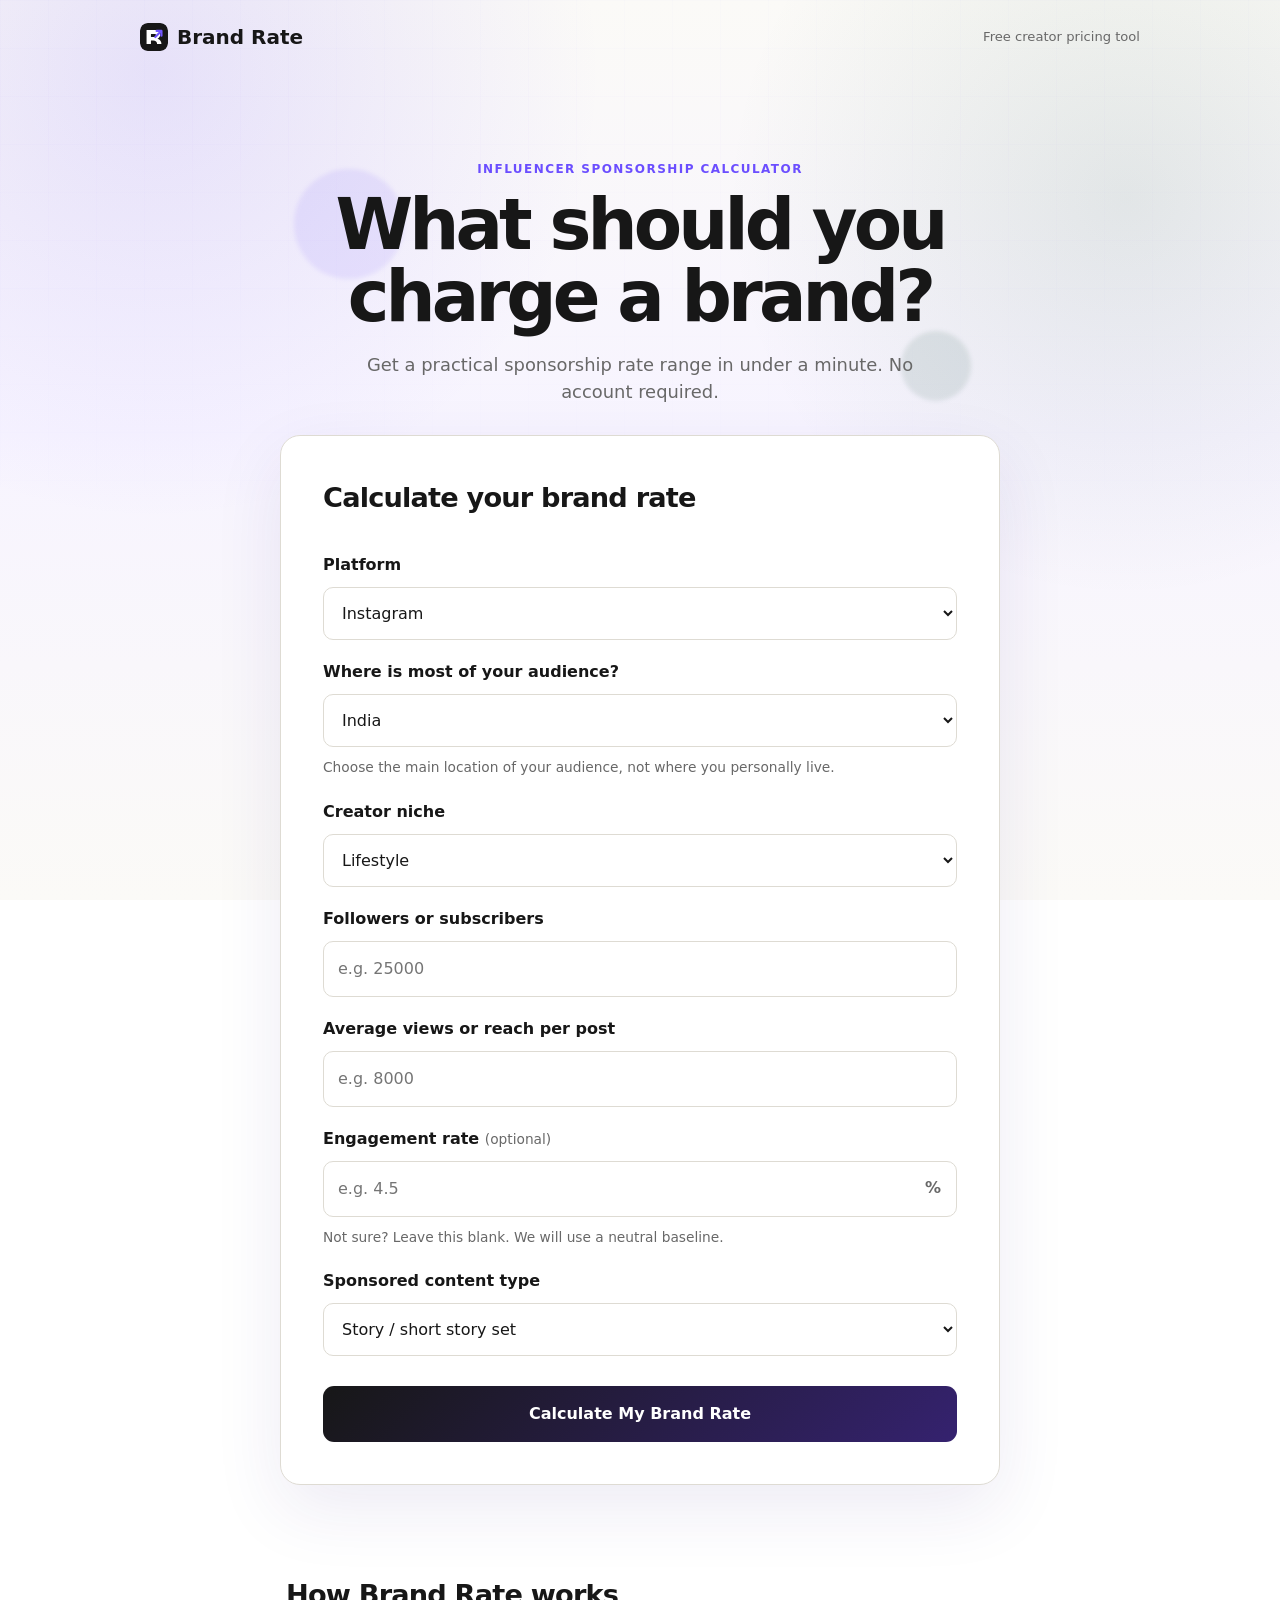
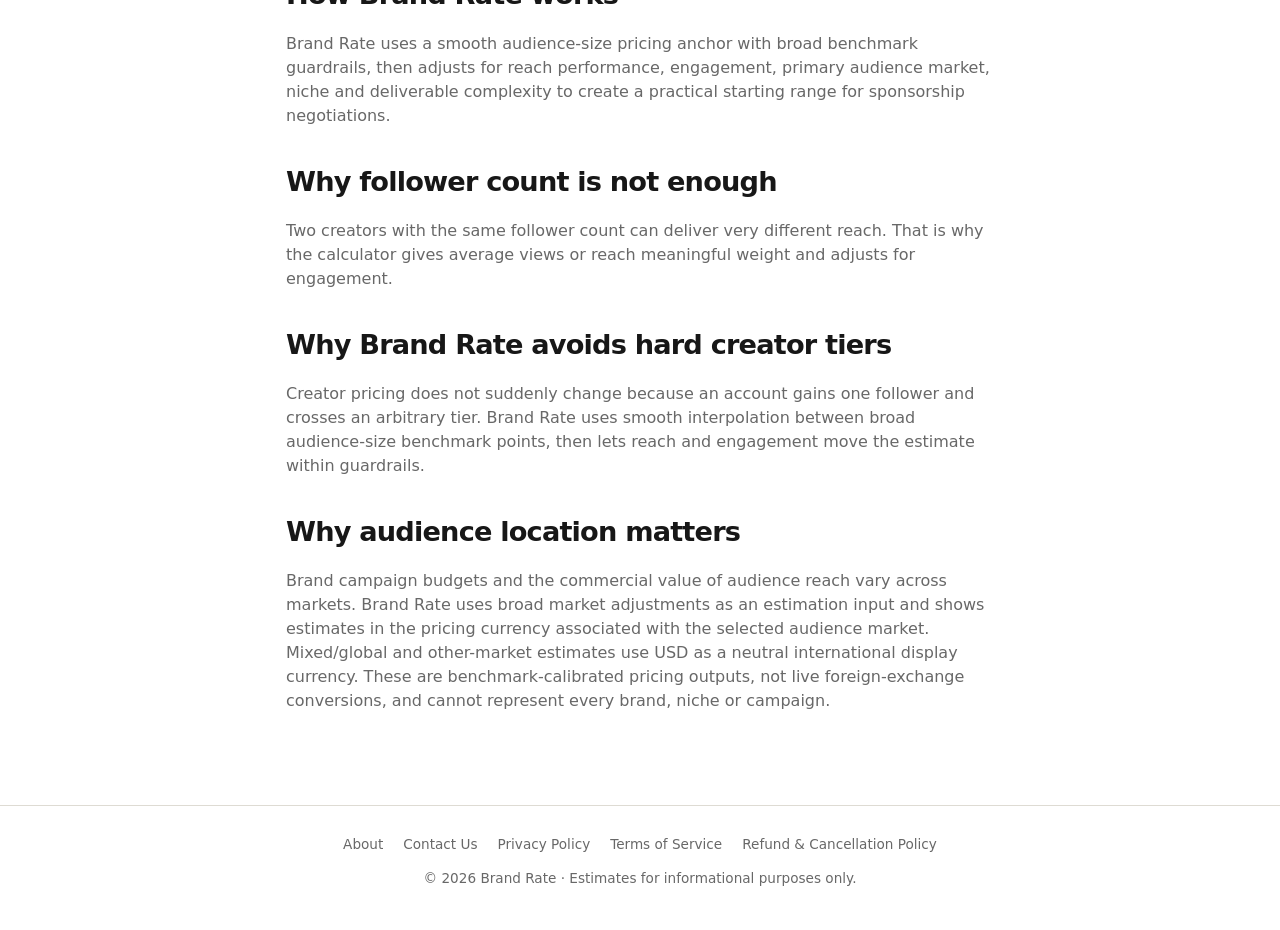
==== commit b3261fba: "Add files via upload" ====
--- a/index.html
+++ b/index.html
@@ -135,9 +135,7 @@
     </section>
   </main>
 
-  <footer>
-    <p>© <span id="year"></span> Brand Rate · Estimates for informational purposes only.</p>
-  </footer>
+  <footer><div class="footer-inner"><nav class="footer-links" aria-label="Legal and company links"><a href="about.html">About</a><a href="contact.html">Contact Us</a><a href="privacy.html">Privacy Policy</a><a href="terms.html">Terms of Service</a><a href="refund.html">Refund &amp; Cancellation Policy</a></nav><p>© <span id="year"></span> Brand Rate · Estimates for informational purposes only.</p></div></footer>
   <script src="script.js"></script>
 </body>
 </html>
--- a/style.css
+++ b/style.css
@@ -8,3 +8,20 @@
 @media(max-width:560px){.addon-row,.addon-total{align-items:flex-start}.addon-row span,.addon-total span{max-width:65%}}
 
 .brand-icon{width:28px;height:28px;vertical-align:middle;margin-right:9px;border-radius:8px}.brand{display:flex;align-items:center}
+
+
+/* V5.1 brand polish + compliance */
+body{background:radial-gradient(circle at 12% 8%,rgba(107,78,255,.14),transparent 28rem),radial-gradient(circle at 88% 22%,rgba(22,76,59,.10),transparent 25rem),linear-gradient(180deg,#fbfaf7 0%,#f7f4ff 48%,#fbfaf7 100%);background-attachment:fixed}
+body::before{content:"";position:fixed;inset:0;pointer-events:none;z-index:-1;opacity:.28;background-image:linear-gradient(rgba(107,78,255,.055) 1px,transparent 1px),linear-gradient(90deg,rgba(107,78,255,.055) 1px,transparent 1px);background-size:48px 48px;mask-image:linear-gradient(to bottom,black,transparent 72%)}
+.site-header{position:relative;z-index:2}.logo{display:flex;align-items:center}.hero{position:relative}
+.hero::before,.hero::after{content:"";position:absolute;border-radius:999px;filter:blur(2px);z-index:-1}
+.hero::before{width:110px;height:110px;background:rgba(107,78,255,.10);left:2%;top:22%}.hero::after{width:70px;height:70px;background:rgba(22,76,59,.10);right:4%;bottom:10%}
+.tool-card,.results{box-shadow:0 24px 70px rgba(56,38,130,.09);backdrop-filter:blur(10px)}
+button{background:linear-gradient(135deg,#171717 0%,#35226f 100%);transition:transform .2s ease,box-shadow .2s ease,opacity .2s ease}
+button:hover{transform:translateY(-1px);box-shadow:0 10px 24px rgba(53,34,111,.18);opacity:1}
+.upgrade{background:linear-gradient(135deg,#151515 0%,#281b5f 62%,#164c3b 140%);box-shadow:0 22px 55px rgba(38,25,90,.22)}
+.footer-inner{max-width:1040px;margin:auto}.footer-links{display:flex;justify-content:center;flex-wrap:wrap;gap:10px 20px;margin-bottom:13px}.footer-links a{color:var(--muted);text-decoration:none}.footer-links a:hover{color:var(--accent)}
+.legal-main{max-width:900px}.legal-hero{text-align:center;padding:52px 0 30px}.legal-card{background:rgba(255,255,255,.92);border:1px solid var(--line);border-radius:22px;padding:clamp(24px,5vw,52px);box-shadow:0 24px 70px rgba(56,38,130,.09);margin-bottom:50px}
+.legal-card h2{margin:34px 0 10px;font-size:1.35rem}.legal-card h2:first-child{margin-top:0}.legal-card p,.legal-card li{color:var(--muted)}.legal-card a{color:var(--accent)}.legal-card ul{padding-left:20px}
+.info-grid{display:grid;grid-template-columns:repeat(2,1fr);gap:14px;margin:24px 0}.info-box{background:var(--soft);border:1px solid #d8d0ff;border-radius:14px;padding:20px}.info-box strong{display:block;margin-bottom:6px}.info-box p{margin:0}
+@media(max-width:600px){.info-grid{grid-template-columns:1fr}.legal-hero{padding-top:32px}}
